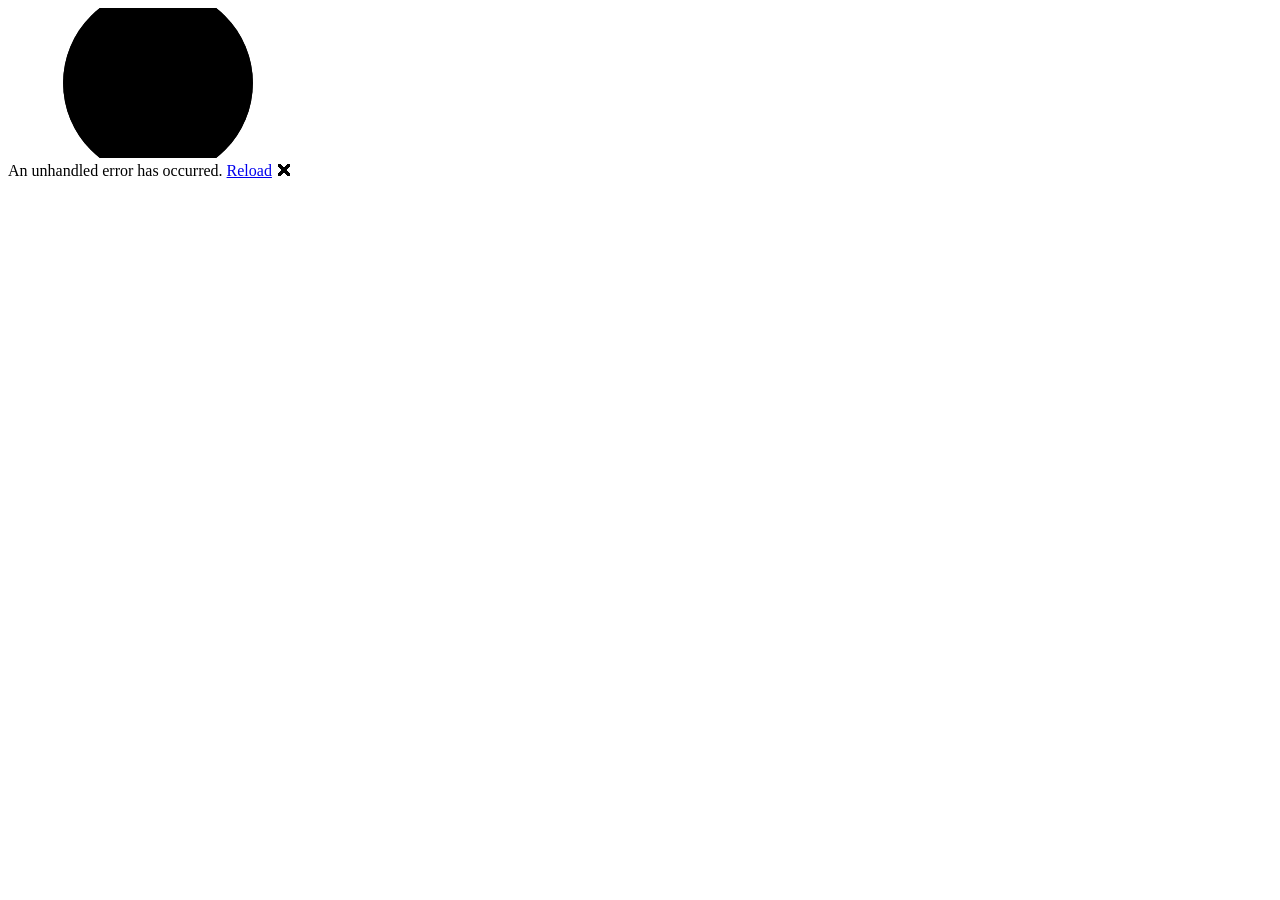
==== wwwroot/index.html @ e74d257a "Initial commit: hir88.com job site Blazor WebAssembly PWA, .NET 11, GitHub Pages deployment." ====
<!DOCTYPE html>
<html lang="en">

<head>
    <meta charset="utf-8" />
    <meta name="viewport" content="width=device-width, initial-scale=1.0" />
    <title>hir88.com</title>
    <base href="/hir88.com/" />
    <link rel="preload" id="webassembly" />
    <link rel="stylesheet" href="lib/bootstrap/dist/css/bootstrap.min.css" />
    <link rel="stylesheet" href="css/app.css" />
    <link rel="icon" type="image/png" href="favicon.png" />
    <link href="hir88.com.styles.css" rel="stylesheet" />
    <link href="manifest.webmanifest" rel="manifest" />
    <link rel="apple-touch-icon" sizes="512x512" href="icon-512.png" />
    <link rel="apple-touch-icon" sizes="192x192" href="icon-192.png" />
    <script type="importmap"></script>
</head>

<body>
    <div id="app">
        <svg class="loading-progress">
            <circle r="40%" cx="50%" cy="50%" />
            <circle r="40%" cx="50%" cy="50%" />
        </svg>
        <div class="loading-progress-text"></div>
    </div>

    <div id="blazor-error-ui">
        An unhandled error has occurred.
        <a href="." class="reload">Reload</a>
        <span class="dismiss">🗙</span>
    </div>
    <script src="_framework/blazor.webassembly#[.{fingerprint}].js"></script>
    <script>navigator.serviceWorker.register('service-worker.js', { updateViaCache: 'none' });</script>
</body>

</html>
---- wwwroot/css/app.css ----
html, body {
    font-family: 'Helvetica Neue', Helvetica, Arial, sans-serif;
}

h1:focus {
    outline: none;
}

a, .btn-link {
    color: #0071c1;
}

.btn-primary {
    color: #fff;
    background-color: #1b6ec2;
    border-color: #1861ac;
}

.btn:focus, .btn:active:focus, .btn-link.nav-link:focus, .form-control:focus, .form-check-input:focus {
  box-shadow: 0 0 0 0.1rem white, 0 0 0 0.25rem #258cfb;
}

.content {
    padding-top: 1.1rem;
}

.valid.modified:not([type=checkbox]) {
    outline: 1px solid #26b050;
}

.invalid {
    outline: 1px solid red;
}

.validation-message {
    color: red;
}

#blazor-error-ui {
    color-scheme: light only;
    background: lightyellow;
    bottom: 0;
    box-shadow: 0 -1px 2px rgba(0, 0, 0, 0.2);
    box-sizing: border-box;
    display: none;
    left: 0;
    padding: 0.6rem 1.25rem 0.7rem 1.25rem;
    position: fixed;
    width: 100%;
    z-index: 1000;
}

    #blazor-error-ui .dismiss {
        cursor: pointer;
        position: absolute;
        right: 0.75rem;
        top: 0.5rem;
    }

.blazor-error-boundary {
    background: url([data-uri]) no-repeat 1rem/1.8rem, #b32121;
    padding: 1rem 1rem 1rem 3.7rem;
    color: white;
}

    .blazor-error-boundary::after {
        content: "An error has occurred."
    }

.loading-progress {
    position: absolute;
    display: block;
    width: 8rem;
    height: 8rem;
    inset: 20vh 0 auto 0;
    margin: 0 auto 0 auto;
}

    .loading-progress circle {
        fill: none;
        stroke: #e0e0e0;
        stroke-width: 0.6rem;
        transform-origin: 50% 50%;
        transform: rotate(-90deg);
    }

        .loading-progress circle:last-child {
            stroke: #1b6ec2;
            stroke-dasharray: calc(3.141 * var(--blazor-load-percentage, 0%) * 0.8), 500%;
            transition: stroke-dasharray 0.05s ease-in-out;
        }

.loading-progress-text {
    position: absolute;
    text-align: center;
    font-weight: bold;
    inset: calc(20vh + 3.25rem) 0 auto 0.2rem;
}

    .loading-progress-text:after {
        content: var(--blazor-load-percentage-text, "Loading");
    }

code {
    color: #c02d76;
}

.form-floating > .form-control-plaintext::placeholder, .form-floating > .form-control::placeholder {
    color: var(--bs-secondary-color);
    text-align: end;
}

.form-floating > .form-control-plaintext:focus::placeholder, .form-floating > .form-control:focus::placeholder {
    text-align: start;
}
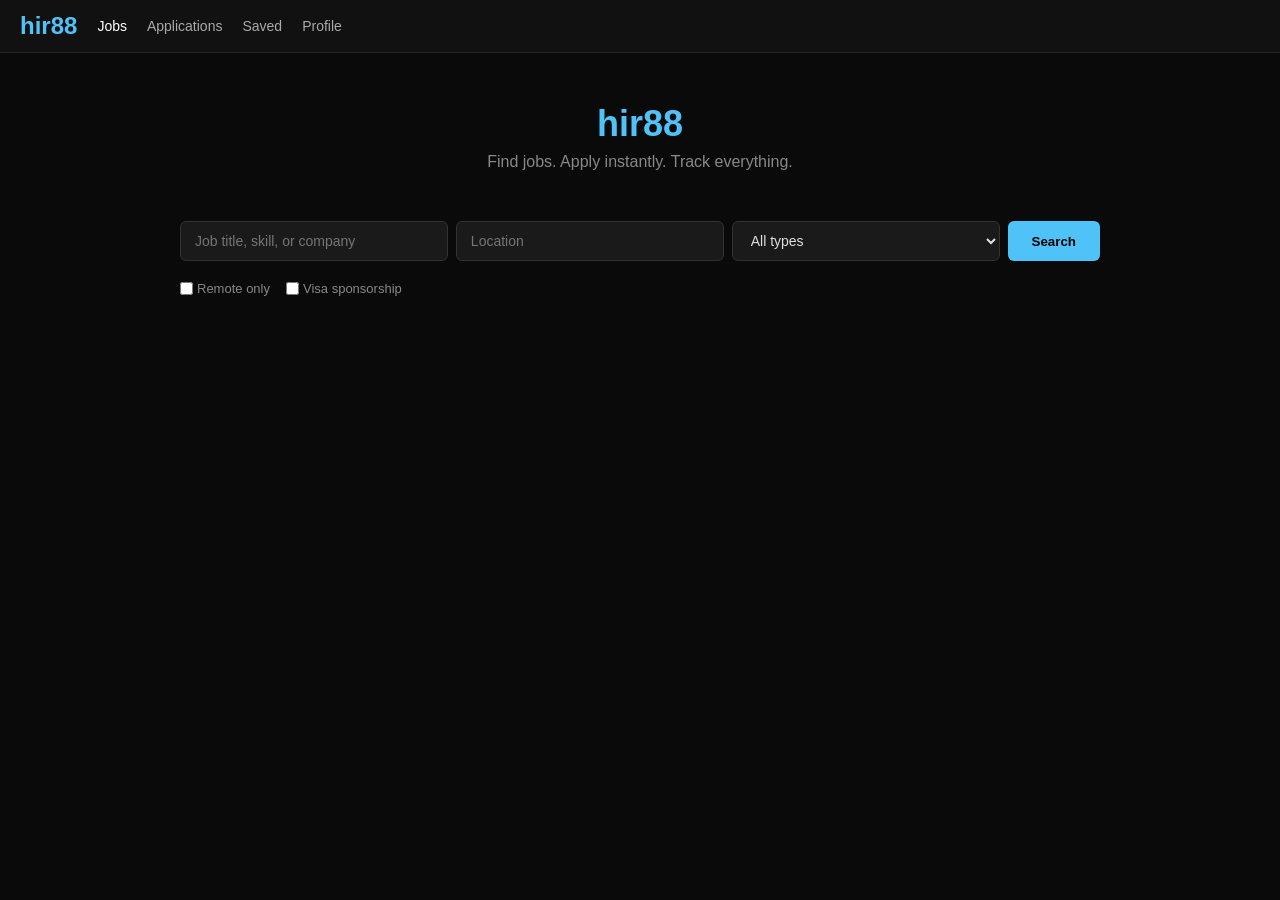
==== commit aaf2dd5f: "Rewrite as .NET console app with static HTML + WebSocket DB sync Replaced Blazor WASM with raw HttpL" ====
--- a/wwwroot/index.html
+++ b/wwwroot/index.html
@@ -1,38 +1,23 @@
-<!DOCTYPE html>
-<html lang="en">
-
-<head>
-    <meta charset="utf-8" />
-    <meta name="viewport" content="width=device-width, initial-scale=1.0" />
-    <title>hir88.com</title>
-    <base href="/hir88.com/" />
-    <link rel="preload" id="webassembly" />
-    <link rel="stylesheet" href="lib/bootstrap/dist/css/bootstrap.min.css" />
-    <link rel="stylesheet" href="css/app.css" />
-    <link rel="icon" type="image/png" href="favicon.png" />
-    <link href="hir88.com.styles.css" rel="stylesheet" />
-    <link href="manifest.webmanifest" rel="manifest" />
-    <link rel="apple-touch-icon" sizes="512x512" href="icon-512.png" />
-    <link rel="apple-touch-icon" sizes="192x192" href="icon-192.png" />
-    <script type="importmap"></script>
-</head>
-
-<body>
-    <div id="app">
-        <svg class="loading-progress">
-            <circle r="40%" cx="50%" cy="50%" />
-            <circle r="40%" cx="50%" cy="50%" />
-        </svg>
-        <div class="loading-progress-text"></div>
-    </div>
-
-    <div id="blazor-error-ui">
-        An unhandled error has occurred.
-        <a href="." class="reload">Reload</a>
-        <span class="dismiss">🗙</span>
-    </div>
-    <script src="_framework/blazor.webassembly#[.{fingerprint}].js"></script>
-    <script>navigator.serviceWorker.register('service-worker.js', { updateViaCache: 'none' });</script>
-</body>
-
-</html>
+<!DOCTYPE html><html lang="en"><head><meta charset="utf-8"><meta name="viewport" content="width=device-width,initial-scale=1"><title>hir88 - Jobs</title><link rel="stylesheet" href="app.css"></head><body>
+<nav><span class="logo">hir88</span><a href="./" class="active">Jobs</a><a href="applications.html">Applications</a><a href="saved.html">Saved</a><a href="profile.html">Profile</a></nav>
+<div class="container">
+<div class="hero"><h1>hir88</h1><p>Find jobs. Apply instantly. Track everything.</p></div>
+<div class="search-bar"><input id="q" placeholder="Job title, skill, or company"><input id="loc" placeholder="Location"><select id="type"><option value="">All types</option><option>Full-time</option><option>Contract</option><option>Part-time</option></select><button onclick="search()">Search</button></div>
+<div class="filters"><label><input type="checkbox" id="remote"> Remote only</label><label><input type="checkbox" id="visa"> Visa sponsorship</label><span class="count" id="count"></span></div>
+<div id="jobs"></div>
+</div>
+<div class="toast" id="toast"></div>
+<script src="app.js"></script>
+<script>
+const{openDb,dbGetAll,dbPut,seedJobs,connectWs,uid,ago,esc}=hir88;
+let allJobs=[],appliedIds=new Set(),savedIds=new Set();
+async function init(){await openDb();connectWs();await seedJobs();allJobs=await dbGetAll('jobs');const apps=await dbGetAll('applications');apps.forEach(a=>appliedIds.add(a.jobId));const saved=await dbGetAll('saved');saved.forEach(s=>savedIds.add(s.jobId));search();document.getElementById('q').addEventListener('keydown',e=>{if(e.key==='Enter')search()})}
+function search(){const q=document.getElementById('q').value.toLowerCase(),loc=document.getElementById('loc').value.toLowerCase(),type=document.getElementById('type').value,remote=document.getElementById('remote').checked,visa=document.getElementById('visa').checked;
+const filtered=allJobs.filter(j=>(!q||j.title.toLowerCase().includes(q)||j.company.toLowerCase().includes(q)||(j.tags||[]).some(t=>t.toLowerCase().includes(q)))&&(!loc||j.location.toLowerCase().includes(loc))&&(!type||j.type===type)&&(!remote||j.remote)&&(!visa||j.visa)).sort((a,b)=>new Date(b.posted)-new Date(a.posted));
+document.getElementById('count').textContent=filtered.length+' jobs found';
+document.getElementById('jobs').innerHTML=filtered.map(j=>`<div class="card"><div class="card-header"><div><h3><a href="job.html?id=${j.key}">${esc(j.title)}</a></h3><div class="meta">${esc(j.company)} &mdash; ${esc(j.location)}</div><div class="tags"><span class="tag type">${esc(j.type)}</span><span class="tag salary">${esc(j.salary)}</span>${j.remote?'<span class="tag remote">Remote</span>':''}${j.visa?'<span class="tag visa">Visa</span>':''}${(j.tags||[]).map(t=>`<span class="tag">${esc(t)}</span>`).join('')}</div></div><div class="actions">${appliedIds.has(j.key)?'<span class="btn btn-success btn-sm">Applied</span>':`<button class="btn btn-primary btn-sm" onclick="apply('${j.key}')">Apply</button>`}<button class="btn btn-outline btn-sm" onclick="toggleSave('${j.key}')">${savedIds.has(j.key)?'Saved':'Save'}</button><span class="time">${ago(j.posted)}</span></div></div></div>`).join('')}
+async function apply(id){if(appliedIds.has(id))return;const j=allJobs.find(x=>x.key===id);if(!j)return;await dbPut('applications',uid(),{jobId:id,jobTitle:j.title,company:j.company,status:'Applied',appliedAt:new Date().toISOString()});appliedIds.add(id);search();toast('Applied to '+j.title)}
+async function toggleSave(id){if(savedIds.has(id)){const all=await dbGetAll('saved');const s=all.find(x=>x.jobId===id);if(s)await hir88.dbDelete('saved',s.key);savedIds.delete(id)}else{await dbPut('saved',uid(),{jobId:id,savedAt:new Date().toISOString()})}search()}
+function toast(msg){const t=document.getElementById('toast');t.textContent=msg;t.classList.add('show');setTimeout(()=>t.classList.remove('show'),2000)}
+init();
+</script></body></html>
--- a/wwwroot/app.css
+++ b/wwwroot/app.css
@@ -0,0 +1,58 @@
+*{margin:0;padding:0;box-sizing:border-box}
+body{font-family:-apple-system,BlinkMacSystemFont,'Segoe UI',Roboto,sans-serif;background:#0a0a0a;color:#e0e0e0;min-height:100vh}
+a{color:#4fc3f7;text-decoration:none}a:hover{text-decoration:underline}
+nav{background:#111;padding:12px 20px;display:flex;align-items:center;gap:20px;border-bottom:1px solid #222}
+nav .logo{font-size:24px;font-weight:bold;color:#4fc3f7}
+nav a{color:#aaa;font-size:14px}nav a:hover,nav a.active{color:#fff}
+.container{max-width:960px;margin:0 auto;padding:20px}
+.hero{text-align:center;padding:30px 0}
+.hero h1{font-size:36px;color:#4fc3f7;margin-bottom:8px}
+.hero p{color:#888;font-size:16px}
+.search-bar{display:flex;gap:8px;margin:20px 0}
+.search-bar input,.search-bar select{flex:1;padding:10px 14px;border:1px solid #333;border-radius:6px;background:#1a1a1a;color:#e0e0e0;font-size:14px}
+.search-bar button{padding:10px 24px;background:#4fc3f7;color:#000;border:none;border-radius:6px;font-weight:bold;cursor:pointer}
+.filters{display:flex;gap:16px;margin-bottom:16px;align-items:center}
+.filters label{display:flex;align-items:center;gap:4px;font-size:13px;color:#888}
+.filters input[type=checkbox]{accent-color:#4fc3f7}
+.count{color:#666;font-size:13px;margin-left:auto}
+.card{background:#141414;border:1px solid #222;border-radius:8px;padding:16px;margin-bottom:12px}
+.card:hover{border-color:#333}
+.card-header{display:flex;justify-content:space-between;align-items:flex-start}
+.card h3{font-size:16px;margin-bottom:4px}
+.card h3 a{color:#e0e0e0}
+.card .meta{color:#888;font-size:13px;margin-bottom:8px}
+.tags{display:flex;flex-wrap:wrap;gap:4px}
+.tag{padding:2px 8px;border-radius:4px;font-size:11px;background:#1a2a3a;color:#4fc3f7}
+.tag.type{background:#2a2a1a;color:#ffd54f}
+.tag.salary{background:#1a2a1a;color:#81c784}
+.tag.remote{background:#1a3a3a;color:#4dd0e1}
+.tag.visa{background:#3a2a1a;color:#ffb74d}
+.actions{display:flex;flex-direction:column;gap:4px;align-items:flex-end;min-width:80px}
+.btn{padding:6px 16px;border:none;border-radius:4px;cursor:pointer;font-size:13px;font-weight:500}
+.btn-primary{background:#4fc3f7;color:#000}.btn-primary:hover{background:#29b6f6}
+.btn-outline{background:transparent;border:1px solid #444;color:#aaa}.btn-outline:hover{border-color:#888}
+.btn-danger{background:transparent;border:1px solid #c62828;color:#ef5350}.btn-danger:hover{background:#c62828;color:#fff}
+.btn-success{background:#2e7d32;color:#fff}
+.btn-sm{padding:4px 12px;font-size:12px}
+.time{color:#666;font-size:11px;margin-top:4px}
+table{width:100%;border-collapse:collapse}
+th,td{padding:10px 12px;text-align:left;border-bottom:1px solid #222}
+th{color:#888;font-size:12px;text-transform:uppercase}
+select{padding:4px 8px;background:#1a1a1a;color:#e0e0e0;border:1px solid #333;border-radius:4px}
+.stats{display:grid;grid-template-columns:repeat(4,1fr);gap:12px;margin-top:20px}
+.stat{background:#141414;border:1px solid #222;border-radius:8px;padding:16px;text-align:center}
+.stat h2{font-size:28px;color:#4fc3f7}.stat small{color:#888}
+.form-group{margin-bottom:16px}
+.form-group label{display:block;font-size:13px;color:#888;margin-bottom:4px}
+.form-group input,.form-group textarea{width:100%;padding:10px;border:1px solid #333;border-radius:6px;background:#1a1a1a;color:#e0e0e0}
+.form-group textarea{resize:vertical;min-height:80px}
+.form-row{display:grid;grid-template-columns:1fr 1fr;gap:16px}
+.detail{padding:20px 0}
+.detail h1{font-size:24px;margin-bottom:4px}
+.detail .meta{color:#888;font-size:15px;margin-bottom:16px}
+.detail .desc{font-size:15px;line-height:1.6;margin:16px 0;padding:16px;background:#1a1a1a;border-radius:8px}
+.detail .btn-row{display:flex;gap:8px;margin-top:16px}
+.alert-row{display:flex;justify-content:space-between;align-items:center;padding:10px 0;border-bottom:1px solid #222}
+.toast{position:fixed;bottom:20px;right:20px;background:#2e7d32;color:#fff;padding:12px 20px;border-radius:6px;display:none;z-index:999}
+.toast.show{display:block}
+@media(max-width:640px){.search-bar{flex-direction:column}.filters{flex-wrap:wrap}.form-row{grid-template-columns:1fr}.stats{grid-template-columns:repeat(2,1fr)}.card-header{flex-direction:column}.actions{flex-direction:row;margin-top:8px}}
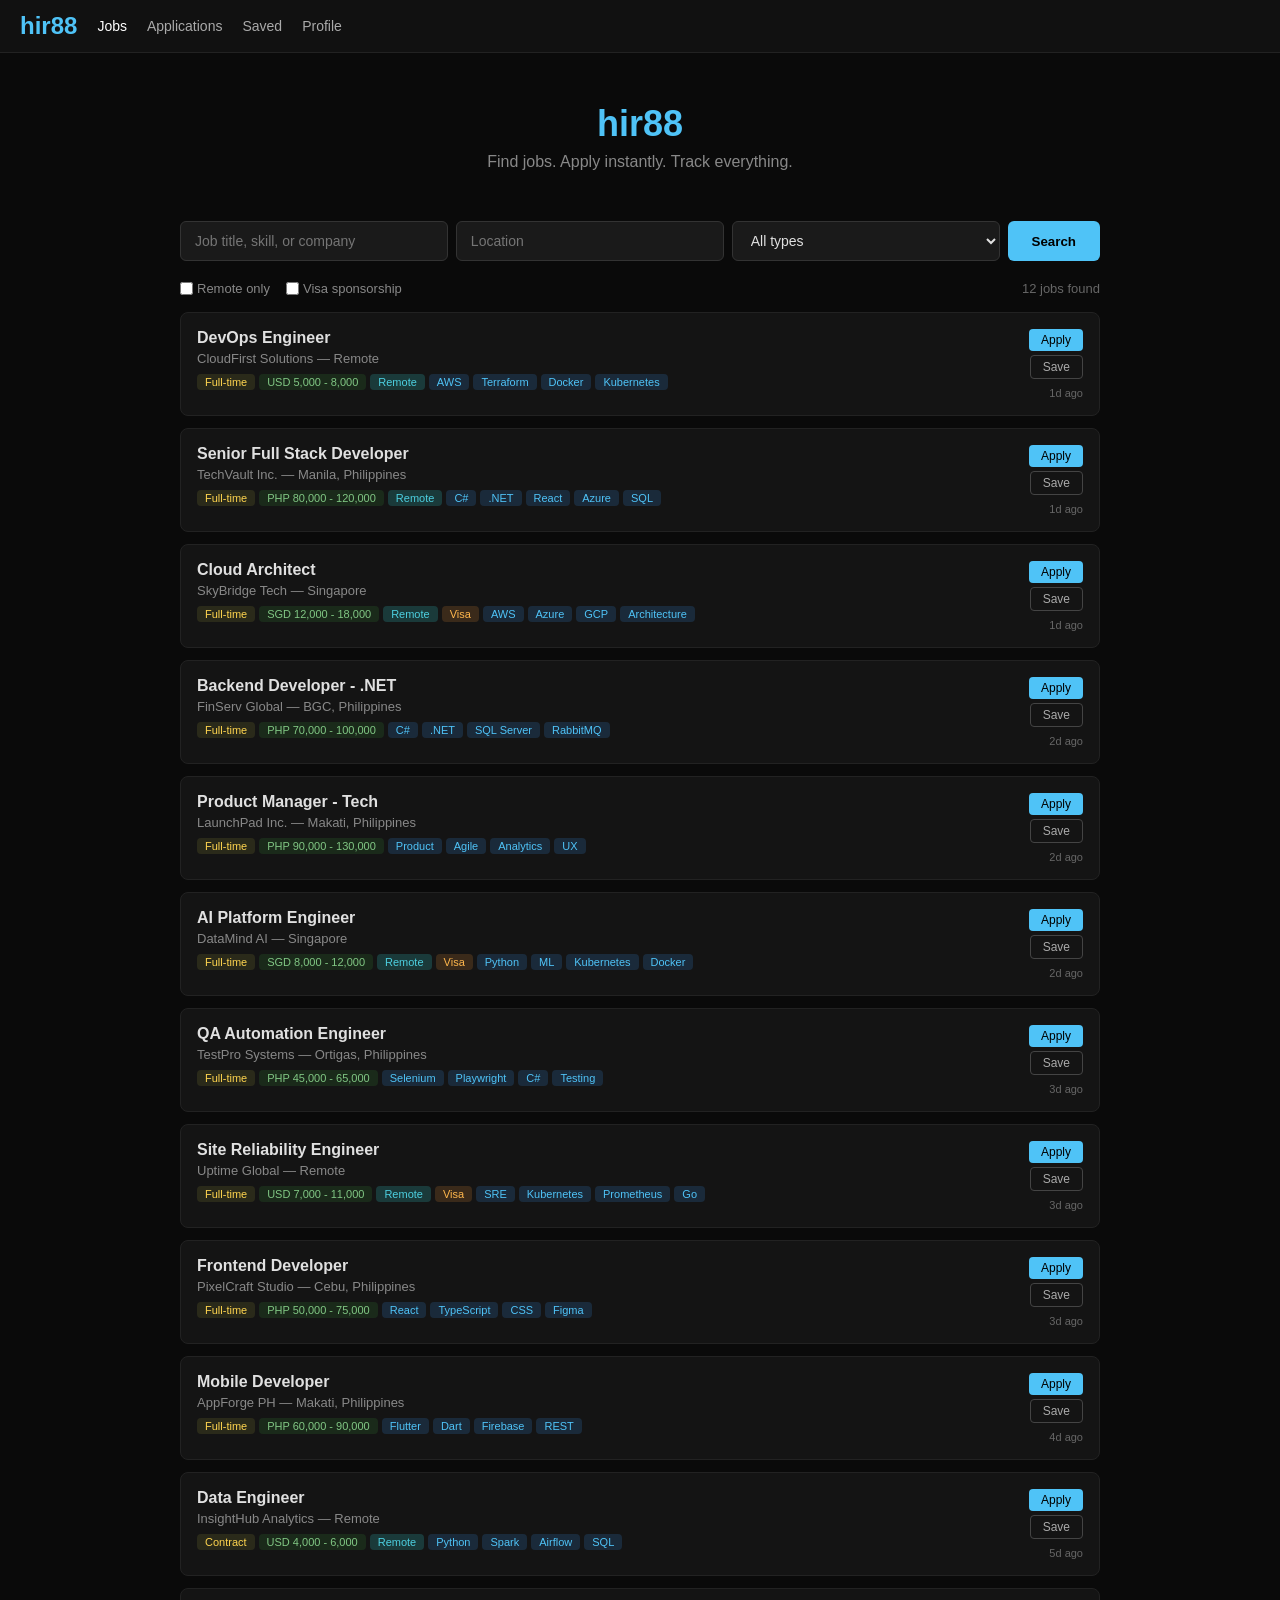
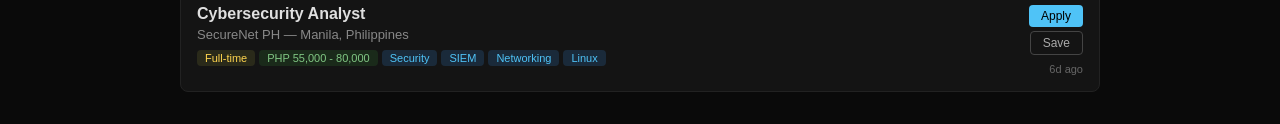
==== commit f6e494d0: "fix: move hir88 destructuring inside functions to avoid load-order race" ====
--- a/wwwroot/index.html
+++ b/wwwroot/index.html
@@ -9,15 +9,16 @@
 <div class="toast" id="toast"></div>
 <script src="app.js"></script>
 <script>
-const{openDb,dbGetAll,dbPut,seedJobs,connectWs,uid,ago,esc}=hir88;
 let allJobs=[],appliedIds=new Set(),savedIds=new Set();
-async function init(){await openDb();connectWs();await seedJobs();allJobs=await dbGetAll('jobs');const apps=await dbGetAll('applications');apps.forEach(a=>appliedIds.add(a.jobId));const saved=await dbGetAll('saved');saved.forEach(s=>savedIds.add(s.jobId));search();document.getElementById('q').addEventListener('keydown',e=>{if(e.key==='Enter')search()})}
-function search(){const q=document.getElementById('q').value.toLowerCase(),loc=document.getElementById('loc').value.toLowerCase(),type=document.getElementById('type').value,remote=document.getElementById('remote').checked,visa=document.getElementById('visa').checked;
+async function init(){
+const{openDb,dbGetAll,dbPut:put,seedJobs,connectWs,uid,ago,esc}=window.hir88;
+try{await openDb();try{connectWs()}catch(e){}await seedJobs();allJobs=await dbGetAll('jobs');const apps=await dbGetAll('applications');apps.forEach(a=>appliedIds.add(a.jobId));const saved=await dbGetAll('saved');saved.forEach(s=>savedIds.add(s.jobId));search();document.getElementById('q').addEventListener('keydown',e=>{if(e.key==='Enter')search()})}catch(e){console.error(e);document.getElementById('jobs').textContent='Error: '+e.message}}
+function search(){const{esc,ago}=window.hir88;const q=document.getElementById('q').value.toLowerCase(),loc=document.getElementById('loc').value.toLowerCase(),type=document.getElementById('type').value,remote=document.getElementById('remote').checked,visa=document.getElementById('visa').checked;
 const filtered=allJobs.filter(j=>(!q||j.title.toLowerCase().includes(q)||j.company.toLowerCase().includes(q)||(j.tags||[]).some(t=>t.toLowerCase().includes(q)))&&(!loc||j.location.toLowerCase().includes(loc))&&(!type||j.type===type)&&(!remote||j.remote)&&(!visa||j.visa)).sort((a,b)=>new Date(b.posted)-new Date(a.posted));
 document.getElementById('count').textContent=filtered.length+' jobs found';
 document.getElementById('jobs').innerHTML=filtered.map(j=>`<div class="card"><div class="card-header"><div><h3><a href="job.html?id=${j.key}">${esc(j.title)}</a></h3><div class="meta">${esc(j.company)} &mdash; ${esc(j.location)}</div><div class="tags"><span class="tag type">${esc(j.type)}</span><span class="tag salary">${esc(j.salary)}</span>${j.remote?'<span class="tag remote">Remote</span>':''}${j.visa?'<span class="tag visa">Visa</span>':''}${(j.tags||[]).map(t=>`<span class="tag">${esc(t)}</span>`).join('')}</div></div><div class="actions">${appliedIds.has(j.key)?'<span class="btn btn-success btn-sm">Applied</span>':`<button class="btn btn-primary btn-sm" onclick="apply('${j.key}')">Apply</button>`}<button class="btn btn-outline btn-sm" onclick="toggleSave('${j.key}')">${savedIds.has(j.key)?'Saved':'Save'}</button><span class="time">${ago(j.posted)}</span></div></div></div>`).join('')}
-async function apply(id){if(appliedIds.has(id))return;const j=allJobs.find(x=>x.key===id);if(!j)return;await dbPut('applications',uid(),{jobId:id,jobTitle:j.title,company:j.company,status:'Applied',appliedAt:new Date().toISOString()});appliedIds.add(id);search();toast('Applied to '+j.title)}
-async function toggleSave(id){if(savedIds.has(id)){const all=await dbGetAll('saved');const s=all.find(x=>x.jobId===id);if(s)await hir88.dbDelete('saved',s.key);savedIds.delete(id)}else{await dbPut('saved',uid(),{jobId:id,savedAt:new Date().toISOString()})}search()}
+async function apply(id){const{dbGetAll,dbPut,uid}=window.hir88;if(appliedIds.has(id))return;const j=allJobs.find(x=>x.key===id);if(!j)return;await dbPut('applications',uid(),{jobId:id,jobTitle:j.title,company:j.company,status:'Applied',appliedAt:new Date().toISOString()});appliedIds.add(id);search();toast('Applied to '+j.title)}
+async function toggleSave(id){const{dbGetAll,dbPut,uid}=window.hir88;if(savedIds.has(id)){const all=await dbGetAll('saved');const s=all.find(x=>x.jobId===id);if(s)await window.hir88.dbDelete('saved',s.key);savedIds.delete(id)}else{await dbPut('saved',uid(),{jobId:id,savedAt:new Date().toISOString()})}search()}
 function toast(msg){const t=document.getElementById('toast');t.textContent=msg;t.classList.add('show');setTimeout(()=>t.classList.remove('show'),2000)}
 init();
 </script></body></html>
